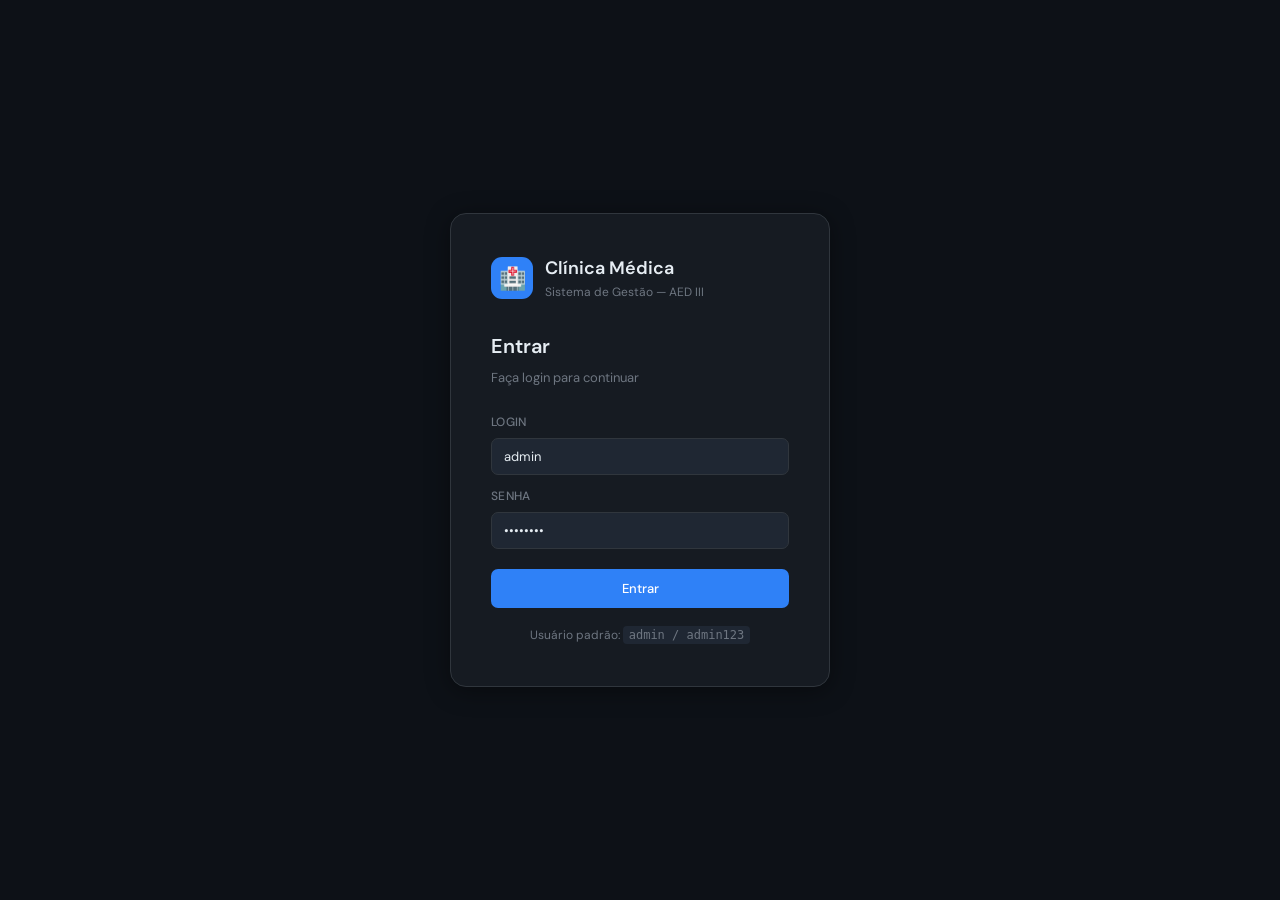
==== web/index.html @ 1f2a974a "wip entrega 2" ====
<!DOCTYPE html>
<html lang="pt-BR">
<head>
  <meta charset="UTF-8">
  <meta name="viewport" content="width=device-width, initial-scale=1.0">
  <title>Clínica Médica — AED III</title>
  <link rel="stylesheet" href="css/style.css">
</head>
<body>

<!-- ── Tela de Login ─────────────────────────────────────────────────────── -->
<div id="login-screen">
  <div class="login-box">
    <div class="login-logo">
      <div class="icon">🏥</div>
      <div class="text">
        <h2>Clínica Médica</h2>
        <p>Sistema de Gestão — AED III</p>
      </div>
    </div>
    <div class="login-title">Entrar</div>
    <div class="login-sub">Faça login para continuar</div>
    <div id="login-error" class="login-error"></div>
    <div class="form-group" style="margin-bottom:12px">
      <label>Login</label>
      <input id="inp-login" placeholder="admin" value="admin" autocomplete="username">
    </div>
    <div class="form-group" style="margin-bottom:20px">
      <label>Senha</label>
      <input id="inp-senha" type="password" placeholder="••••••••" value="admin123" autocomplete="current-password">
    </div>
    <button class="btn btn-primary" style="width:100%;justify-content:center;padding:11px" onclick="doLogin()">
      Entrar
    </button>
    <div style="margin-top:18px;text-align:center;font-size:12px;color:var(--text3)">
      Usuário padrão: <code style="background:var(--bg3);padding:2px 6px;border-radius:4px">admin / admin123</code>
    </div>
  </div>
</div>

<!-- ── App Principal ─────────────────────────────────────────────────────── -->
<div id="app" style="display:none">

  <!-- Sidebar -->
  <aside id="sidebar">
    <div class="sidebar-logo">
      <div class="icon">🏥</div>
      <div>
        <div class="name">Clínica Médica</div>
        <div class="sub">AED III · PUC Minas</div>
      </div>
    </div>

    <div class="nav-section">Principal</div>
    <div class="nav-item active" data-page="dashboard" onclick="navigate('dashboard')">
      <span class="ni-icon">⊞</span>
      <span class="ni-label">Dashboard</span>
    </div>

    <div class="nav-section">Cadastros</div>
    <div class="nav-item" data-page="pacientes" onclick="navigate('pacientes')">
      <span class="ni-icon">👥</span>
      <span class="ni-label">Pacientes</span>
      <span class="ni-badge" data-badge="pacientes">0</span>
    </div>
    <div class="nav-item" data-page="medicos" onclick="navigate('medicos')">
      <span class="ni-icon">👨‍⚕️</span>
      <span class="ni-label">Médicos</span>
      <span class="ni-badge" data-badge="medicos">0</span>
    </div>
    <div class="nav-item" data-page="especialidades" onclick="navigate('especialidades')">
      <span class="ni-icon">🩺</span>
      <span class="ni-label">Especialidades</span>
      <span class="ni-badge" data-badge="especialidades">0</span>
    </div>

    <div class="nav-section">Atendimento</div>
    <div class="nav-item" data-page="consultas" onclick="navigate('consultas')">
      <span class="ni-icon">📋</span>
      <span class="ni-label">Consultas</span>
      <span class="ni-badge" data-badge="consultas">0</span>
    </div>

    <div class="nav-section">Administração</div>
    <div class="nav-item" data-page="usuarios" onclick="navigate('usuarios')">
      <span class="ni-icon">🔑</span>
      <span class="ni-label">Usuários</span>
    </div>

    <div class="sidebar-footer">
      <div class="nav-item" onclick="doLogout()">
        <span class="ni-icon">↩</span>
        <span class="ni-label">Sair</span>
      </div>
    </div>
  </aside>

  <!-- Main area -->
  <div id="main">
    <header id="topbar">
      <div id="topbar-title" class="topbar-title">Dashboard</div>
      <div class="topbar-right">
        <div class="user-chip" onclick="navigate('usuarios')">
          <div id="user-avatar" class="user-avatar">A</div>
          <span id="user-name" class="user-name">admin</span>
        </div>
      </div>
    </header>
    <main id="content"></main>
  </div>
</div>

<!-- ── Modal ─────────────────────────────────────────────────────────────── -->
<div id="modal" class="modal-backdrop" onclick="if(event.target===this)closeModal()">
  <div class="modal">
    <div class="modal-head">
      <h3 id="modal-head-title">Modal</h3>
      <button class="modal-close" onclick="closeModal()">✕</button>
    </div>
    <div id="modal-body" class="modal-body"></div>
    <div id="modal-foot" class="modal-foot"></div>
  </div>
</div>

<!-- ── Toast area ─────────────────────────────────────────────────────────── -->
<div id="toast-area" class="toast-area"></div>

<script src="js/app.js"></script>
</body>
</html>
---- web/css/style.css ----
@import url('https://fonts.googleapis.com/css2?family=DM+Sans:wght@300;400;500;600&family=DM+Mono:wght@400;500&display=swap');

*, *::before, *::after { box-sizing: border-box; margin: 0; padding: 0; }

:root {
  --bg:       #0d1117;
  --bg2:      #161b22;
  --bg3:      #1f2733;
  --bg4:      #263040;
  --border:   #30363d;
  --border2:  #3d444d;
  --text:     #e6edf3;
  --text2:    #8b949e;
  --text3:    #6e7681;
  --accent:   #2f81f7;
  --accent2:  #1f6feb;
  --accentBg: rgba(47,129,247,0.12);
  --success:  #3fb950;
  --warning:  #d29922;
  --danger:   #f85149;
  --dangerBg: rgba(248,81,73,0.10);
  --successBg:rgba(63,185,80,0.10);
  --teal:     #39d0c9;
  --tealBg:   rgba(57,208,201,0.10);
  --purple:   #bc8cff;
  --purpleBg: rgba(188,140,255,0.10);
  --amber:    #f0a050;
  --amberBg:  rgba(240,160,80,0.10);
  --radius:   10px;
  --shadow:   0 4px 24px rgba(0,0,0,0.4);
  --trans:    .18s ease;
}

html, body { height: 100%; font-family: 'DM Sans', sans-serif; background: var(--bg); color: var(--text); font-size: 15px; line-height: 1.6; }

/* ── Layout ── */
#app        { display: flex; height: 100vh; overflow: hidden; }
#sidebar    { width: 240px; min-width: 240px; background: var(--bg2); border-right: 1px solid var(--border); display: flex; flex-direction: column; }
#main       { flex: 1; display: flex; flex-direction: column; overflow: hidden; }
#topbar     { height: 56px; background: var(--bg2); border-bottom: 1px solid var(--border); display: flex; align-items: center; justify-content: space-between; padding: 0 24px; }
#content    { flex: 1; overflow-y: auto; padding: 28px 32px; }

/* ── Sidebar ── */
.sidebar-logo  { padding: 20px 20px 8px; display: flex; align-items: center; gap: 10px; }
.sidebar-logo .icon { width: 34px; height: 34px; background: var(--accent); border-radius: 9px; display: flex; align-items: center; justify-content: center; font-size: 18px; }
.sidebar-logo .name { font-size: 15px; font-weight: 600; color: var(--text); }
.sidebar-logo .sub  { font-size: 11px; color: var(--text3); letter-spacing: .5px; }

.nav-section { padding: 16px 12px 4px; font-size: 11px; font-weight: 600; color: var(--text3); letter-spacing: 1px; text-transform: uppercase; }

.nav-item { display: flex; align-items: center; gap: 10px; padding: 9px 14px; margin: 1px 8px; border-radius: 7px; cursor: pointer; color: var(--text2); font-size: 14px; font-weight: 400; transition: all var(--trans); user-select: none; }
.nav-item:hover    { background: var(--bg3); color: var(--text); }
.nav-item.active   { background: var(--accentBg); color: var(--accent); font-weight: 500; }
.nav-item .ni-icon { font-size: 16px; width: 20px; text-align: center; }
.nav-item .ni-badge{ margin-left: auto; background: var(--bg4); color: var(--text2); font-size: 11px; padding: 1px 7px; border-radius: 20px; font-family: 'DM Mono', monospace; }
.nav-item.active .ni-badge { background: var(--accentBg); color: var(--accent); }

.sidebar-footer { margin-top: auto; border-top: 1px solid var(--border); padding: 14px 12px; }

/* ── Topbar ── */
.topbar-title { font-size: 16px; font-weight: 600; color: var(--text); }
.topbar-right { display: flex; align-items: center; gap: 12px; }
.user-chip    { display: flex; align-items: center; gap: 8px; background: var(--bg3); border: 1px solid var(--border); border-radius: 24px; padding: 5px 14px 5px 8px; cursor: pointer; transition: background var(--trans); }
.user-chip:hover { background: var(--bg4); }
.user-avatar  { width: 26px; height: 26px; background: var(--accent); border-radius: 50%; display: flex; align-items: center; justify-content: center; font-size: 12px; font-weight: 600; color: #fff; }
.user-name    { font-size: 13px; color: var(--text2); }

/* ── Cards / Seções ── */
.page-header  { display: flex; align-items: center; justify-content: space-between; margin-bottom: 22px; }
.page-title   { font-size: 22px; font-weight: 600; color: var(--text); }
.page-sub     { font-size: 13px; color: var(--text3); margin-top: 2px; }

.stats-row    { display: grid; grid-template-columns: repeat(auto-fit, minmax(160px, 1fr)); gap: 14px; margin-bottom: 24px; }
.stat-card    { background: var(--bg2); border: 1px solid var(--border); border-radius: var(--radius); padding: 18px 20px; }
.stat-num     { font-size: 28px; font-weight: 600; color: var(--text); font-family: 'DM Mono', monospace; }
.stat-label   { font-size: 12px; color: var(--text3); margin-top: 2px; text-transform: uppercase; letter-spacing: .5px; }
.stat-card.blue   { border-top: 2px solid var(--accent); }
.stat-card.green  { border-top: 2px solid var(--success); }
.stat-card.amber  { border-top: 2px solid var(--amber); }
.stat-card.teal   { border-top: 2px solid var(--teal); }
.stat-card.purple { border-top: 2px solid var(--purple); }

.card { background: var(--bg2); border: 1px solid var(--border); border-radius: var(--radius); }

/* ── Toolbar de pesquisa ── */
.toolbar { display: flex; gap: 10px; margin-bottom: 16px; flex-wrap: wrap; }
.search-box { flex: 1; min-width: 200px; display: flex; align-items: center; gap: 8px; background: var(--bg3); border: 1px solid var(--border); border-radius: 8px; padding: 7px 12px; }
.search-box input { background: none; border: none; outline: none; color: var(--text); font-size: 13px; width: 100%; font-family: inherit; }
.search-box input::placeholder { color: var(--text3); }
.search-icon { color: var(--text3); font-size: 14px; }

/* ── Tabela ── */
.table-wrap { overflow-x: auto; border-radius: var(--radius); border: 1px solid var(--border); }
table { width: 100%; border-collapse: collapse; font-size: 13.5px; }
thead tr { background: var(--bg3); }
th { padding: 11px 16px; text-align: left; font-size: 11px; font-weight: 600; color: var(--text3); letter-spacing: .8px; text-transform: uppercase; border-bottom: 1px solid var(--border); white-space: nowrap; }
td { padding: 12px 16px; border-bottom: 1px solid var(--border); color: var(--text2); vertical-align: middle; }
tr:last-child td { border-bottom: none; }
tbody tr { transition: background var(--trans); }
tbody tr:hover { background: var(--bg3); }
.td-id { font-family: 'DM Mono', monospace; color: var(--text3); font-size: 12px; }
.td-name { color: var(--text); font-weight: 500; }
.td-mono { font-family: 'DM Mono', monospace; font-size: 13px; }

/* ── Badges ── */
.badge { display: inline-flex; align-items: center; padding: 2px 9px; border-radius: 20px; font-size: 11px; font-weight: 500; letter-spacing: .3px; }
.badge-blue   { background: var(--accentBg);  color: var(--accent); }
.badge-green  { background: var(--successBg); color: var(--success); }
.badge-amber  { background: var(--amberBg);   color: var(--amber); }
.badge-danger { background: var(--dangerBg);  color: var(--danger); }
.badge-teal   { background: var(--tealBg);    color: var(--teal); }
.badge-purple { background: var(--purpleBg);  color: var(--purple); }

/* ── Botões ── */
.btn { display: inline-flex; align-items: center; gap: 6px; padding: 8px 16px; border-radius: 7px; font-size: 13px; font-weight: 500; cursor: pointer; border: none; outline: none; transition: all var(--trans); font-family: inherit; }
.btn-primary { background: var(--accent); color: #fff; }
.btn-primary:hover { background: var(--accent2); }
.btn-ghost { background: var(--bg3); color: var(--text2); border: 1px solid var(--border); }
.btn-ghost:hover { background: var(--bg4); color: var(--text); border-color: var(--border2); }
.btn-danger-ghost { background: transparent; color: var(--danger); border: 1px solid transparent; }
.btn-danger-ghost:hover { background: var(--dangerBg); border-color: var(--danger); }
.btn-success { background: var(--success); color: #0d1117; }
.btn-sm { padding: 5px 11px; font-size: 12px; }
.btn-icon { padding: 6px 8px; }

/* ── Formulários (Modal) ── */
.modal-backdrop { position: fixed; inset: 0; background: rgba(0,0,0,.65); display: flex; align-items: center; justify-content: center; z-index: 100; opacity: 0; pointer-events: none; transition: opacity .2s; }
.modal-backdrop.open { opacity: 1; pointer-events: all; }
.modal { background: var(--bg2); border: 1px solid var(--border2); border-radius: 14px; width: 560px; max-width: 95vw; max-height: 90vh; overflow-y: auto; box-shadow: var(--shadow); transform: translateY(16px); transition: transform .2s; }
.modal-backdrop.open .modal { transform: translateY(0); }
.modal-head { padding: 20px 24px 14px; border-bottom: 1px solid var(--border); display: flex; align-items: center; justify-content: space-between; }
.modal-head h3 { font-size: 16px; font-weight: 600; color: var(--text); }
.modal-close { background: none; border: none; color: var(--text3); font-size: 20px; cursor: pointer; padding: 4px 8px; border-radius: 6px; transition: background var(--trans); }
.modal-close:hover { background: var(--bg3); color: var(--text); }
.modal-body { padding: 20px 24px; }
.modal-foot { padding: 14px 24px 20px; display: flex; justify-content: flex-end; gap: 10px; }

.form-row { display: grid; gap: 14px; margin-bottom: 14px; }
.form-row.cols-2 { grid-template-columns: 1fr 1fr; }
.form-row.cols-3 { grid-template-columns: 1fr 1fr 1fr; }
.form-group label { display: block; font-size: 12px; font-weight: 500; color: var(--text3); margin-bottom: 6px; letter-spacing: .3px; text-transform: uppercase; }
.form-group input,
.form-group select,
.form-group textarea { width: 100%; background: var(--bg3); border: 1px solid var(--border); border-radius: 7px; padding: 9px 12px; color: var(--text); font-size: 13px; font-family: inherit; outline: none; transition: border-color var(--trans); }
.form-group input:focus,
.form-group select:focus,
.form-group textarea:focus { border-color: var(--accent); box-shadow: 0 0 0 3px rgba(47,129,247,.15); }
.form-group select option { background: var(--bg3); }
.form-group textarea { resize: vertical; min-height: 70px; }

/* ── Login ── */
#login-screen { position: fixed; inset: 0; background: var(--bg); display: flex; align-items: center; justify-content: center; z-index: 200; }
.login-box { background: var(--bg2); border: 1px solid var(--border); border-radius: 16px; padding: 40px; width: 380px; box-shadow: var(--shadow); }
.login-logo { display: flex; align-items: center; gap: 12px; margin-bottom: 28px; }
.login-logo .icon { width: 42px; height: 42px; background: var(--accent); border-radius: 11px; display: flex; align-items: center; justify-content: center; font-size: 22px; }
.login-logo .text h2 { font-size: 18px; font-weight: 600; }
.login-logo .text p  { font-size: 12px; color: var(--text3); }
.login-title { font-size: 20px; font-weight: 600; margin-bottom: 6px; }
.login-sub   { font-size: 13px; color: var(--text3); margin-bottom: 24px; }
.login-error { background: var(--dangerBg); border: 1px solid var(--danger); color: var(--danger); border-radius: 7px; padding: 10px 14px; font-size: 13px; margin-bottom: 14px; display: none; }

/* ── Toast ── */
.toast-area { position: fixed; bottom: 24px; right: 24px; display: flex; flex-direction: column; gap: 8px; z-index: 300; }
.toast { background: var(--bg3); border: 1px solid var(--border2); color: var(--text); border-radius: 9px; padding: 12px 18px; font-size: 13px; box-shadow: var(--shadow); display: flex; align-items: center; gap: 10px; min-width: 240px; animation: slideIn .25s ease; }
.toast.success { border-left: 3px solid var(--success); }
.toast.error   { border-left: 3px solid var(--danger); }
@keyframes slideIn { from { transform: translateX(40px); opacity: 0; } to { transform: translateX(0); opacity: 1; } }

/* ── Empty state ── */
.empty { text-align: center; padding: 52px 20px; color: var(--text3); }
.empty .icon { font-size: 40px; margin-bottom: 12px; }
.empty p { font-size: 14px; }

/* ── Ações na tabela ── */
.actions { display: flex; gap: 4px; justify-content: flex-end; }

/* ── Scrollbar ── */
::-webkit-scrollbar { width: 6px; height: 6px; }
::-webkit-scrollbar-track { background: transparent; }
::-webkit-scrollbar-thumb { background: var(--border2); border-radius: 3px; }

/* ── Responsive ── */
@media (max-width: 768px) {
  #sidebar { width: 56px; min-width: 56px; }
  .nav-item .ni-label, .nav-item .ni-badge, .nav-section, .sidebar-logo .name, .sidebar-logo .sub { display: none; }
  .nav-item { justify-content: center; }
  #content { padding: 16px; }
  .form-row.cols-2, .form-row.cols-3 { grid-template-columns: 1fr; }
}
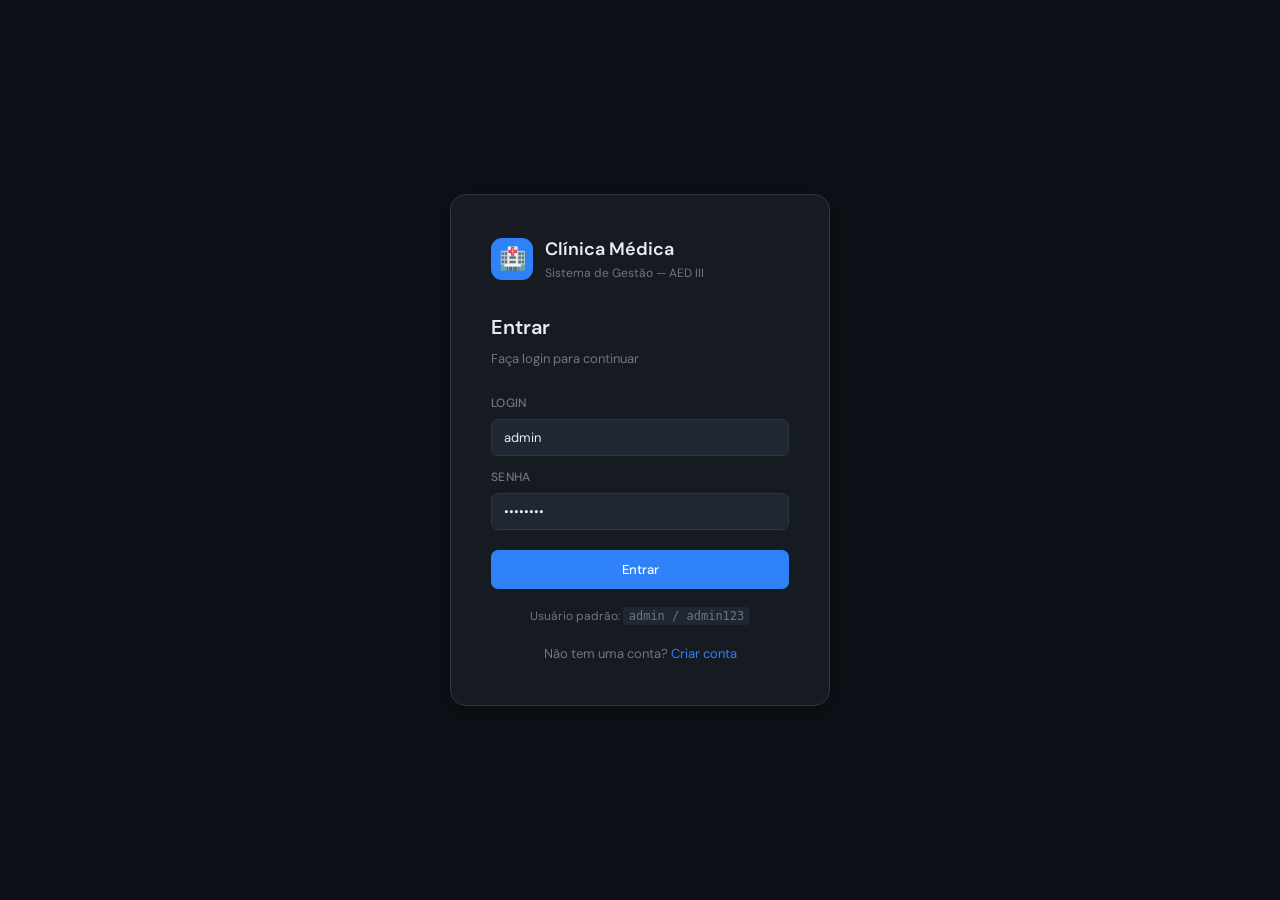
==== commit 30fa7840: "wip" ====
--- a/web/index.html
+++ b/web/index.html
@@ -21,6 +21,7 @@
     <div class="login-title">Entrar</div>
     <div class="login-sub">Faça login para continuar</div>
     <div id="login-error" class="login-error"></div>
+    <div id="login-success" class="login-success"></div>
     <div class="form-group" style="margin-bottom:12px">
       <label>Login</label>
       <input id="inp-login" placeholder="admin" value="admin" autocomplete="username">
@@ -34,6 +35,50 @@
     </button>
     <div style="margin-top:18px;text-align:center;font-size:12px;color:var(--text3)">
       Usuário padrão: <code style="background:var(--bg3);padding:2px 6px;border-radius:4px">admin / admin123</code>
+    </div>
+    <div class="login-footer-link">
+      Não tem uma conta?
+      <button class="btn-link" onclick="mostrarTelaRegistro()">Criar conta</button>
+    </div>
+  </div>
+</div>
+
+<!-- ── Tela de Registro ──────────────────────────────────────────────────── -->
+<div id="registro-screen">
+  <div class="login-box">
+    <div class="login-logo">
+      <div class="icon">🏥</div>
+      <div class="text">
+        <h2>Clínica Médica</h2>
+        <p>Sistema de Gestão — AED III</p>
+      </div>
+    </div>
+    <div class="login-title">Criar conta</div>
+    <div class="login-sub">Cadastre-se para acessar o sistema</div>
+    <div id="registro-error" class="login-error"></div>
+    <div class="form-group" style="margin-bottom:12px">
+      <label>Login</label>
+      <input id="reg-login" placeholder="ex: joao.silva" autocomplete="username">
+      <div class="form-hint">Mínimo de 3 caracteres</div>
+    </div>
+    <div class="form-group" style="margin-bottom:12px">
+      <label>Senha</label>
+      <input id="reg-senha" type="password" placeholder="••••••••" autocomplete="new-password">
+      <div class="form-hint">Mínimo de 4 caracteres</div>
+    </div>
+    <div class="form-group" style="margin-bottom:20px">
+      <label>Perfil</label>
+      <select id="reg-role">
+        <option value="RECEPCIONISTA">Recepcionista</option>
+        <option value="MEDICO">Médico</option>
+      </select>
+    </div>
+    <button class="btn btn-primary" style="width:100%;justify-content:center;padding:11px" onclick="doRegistrar()">
+      Criar conta
+    </button>
+    <div class="login-footer-link">
+      Já tem uma conta?
+      <button class="btn-link" onclick="mostrarTelaLogin()">Fazer login</button>
     </div>
   </div>
 </div>
@@ -79,6 +124,12 @@
       <span class="ni-icon">📋</span>
       <span class="ni-label">Consultas</span>
       <span class="ni-badge" data-badge="consultas">0</span>
+    </div>
+
+    <div class="nav-section">Ferramentas</div>
+    <div class="nav-item" data-page="backup" onclick="navigate('backup')">
+      <span class="ni-icon">🗄</span>
+      <span class="ni-label">Backup &amp; Compactação</span>
     </div>
 
     <div class="nav-section">Administração</div>
--- a/web/css/style.css
+++ b/web/css/style.css
@@ -122,6 +122,8 @@
 .btn-success { background: var(--success); color: #0d1117; }
 .btn-sm { padding: 5px 11px; font-size: 12px; }
 .btn-icon { padding: 6px 8px; }
+.btn-link { background: none; border: none; color: var(--accent); cursor: pointer; font-size: 13px; font-family: inherit; padding: 0; text-decoration: none; }
+.btn-link:hover { text-decoration: underline; }
 
 /* ── Formulários (Modal) ── */
 .modal-backdrop { position: fixed; inset: 0; background: rgba(0,0,0,.65); display: flex; align-items: center; justify-content: center; z-index: 100; opacity: 0; pointer-events: none; transition: opacity .2s; }
@@ -147,9 +149,11 @@
 .form-group textarea:focus { border-color: var(--accent); box-shadow: 0 0 0 3px rgba(47,129,247,.15); }
 .form-group select option { background: var(--bg3); }
 .form-group textarea { resize: vertical; min-height: 70px; }
+.form-hint { font-size: 11px; color: var(--text3); margin-top: 4px; }
 
-/* ── Login ── */
-#login-screen { position: fixed; inset: 0; background: var(--bg); display: flex; align-items: center; justify-content: center; z-index: 200; }
+/* ── Login / Registro ── */
+#login-screen, #registro-screen { position: fixed; inset: 0; background: var(--bg); display: flex; align-items: center; justify-content: center; z-index: 200; }
+#registro-screen { display: none; }
 .login-box { background: var(--bg2); border: 1px solid var(--border); border-radius: 16px; padding: 40px; width: 380px; box-shadow: var(--shadow); }
 .login-logo { display: flex; align-items: center; gap: 12px; margin-bottom: 28px; }
 .login-logo .icon { width: 42px; height: 42px; background: var(--accent); border-radius: 11px; display: flex; align-items: center; justify-content: center; font-size: 22px; }
@@ -158,6 +162,8 @@
 .login-title { font-size: 20px; font-weight: 600; margin-bottom: 6px; }
 .login-sub   { font-size: 13px; color: var(--text3); margin-bottom: 24px; }
 .login-error { background: var(--dangerBg); border: 1px solid var(--danger); color: var(--danger); border-radius: 7px; padding: 10px 14px; font-size: 13px; margin-bottom: 14px; display: none; }
+.login-success { background: var(--successBg); border: 1px solid var(--success); color: var(--success); border-radius: 7px; padding: 10px 14px; font-size: 13px; margin-bottom: 14px; display: none; }
+.login-footer-link { margin-top: 18px; text-align: center; font-size: 13px; color: var(--text3); }
 
 /* ── Toast ── */
 .toast-area { position: fixed; bottom: 24px; right: 24px; display: flex; flex-direction: column; gap: 8px; z-index: 300; }
